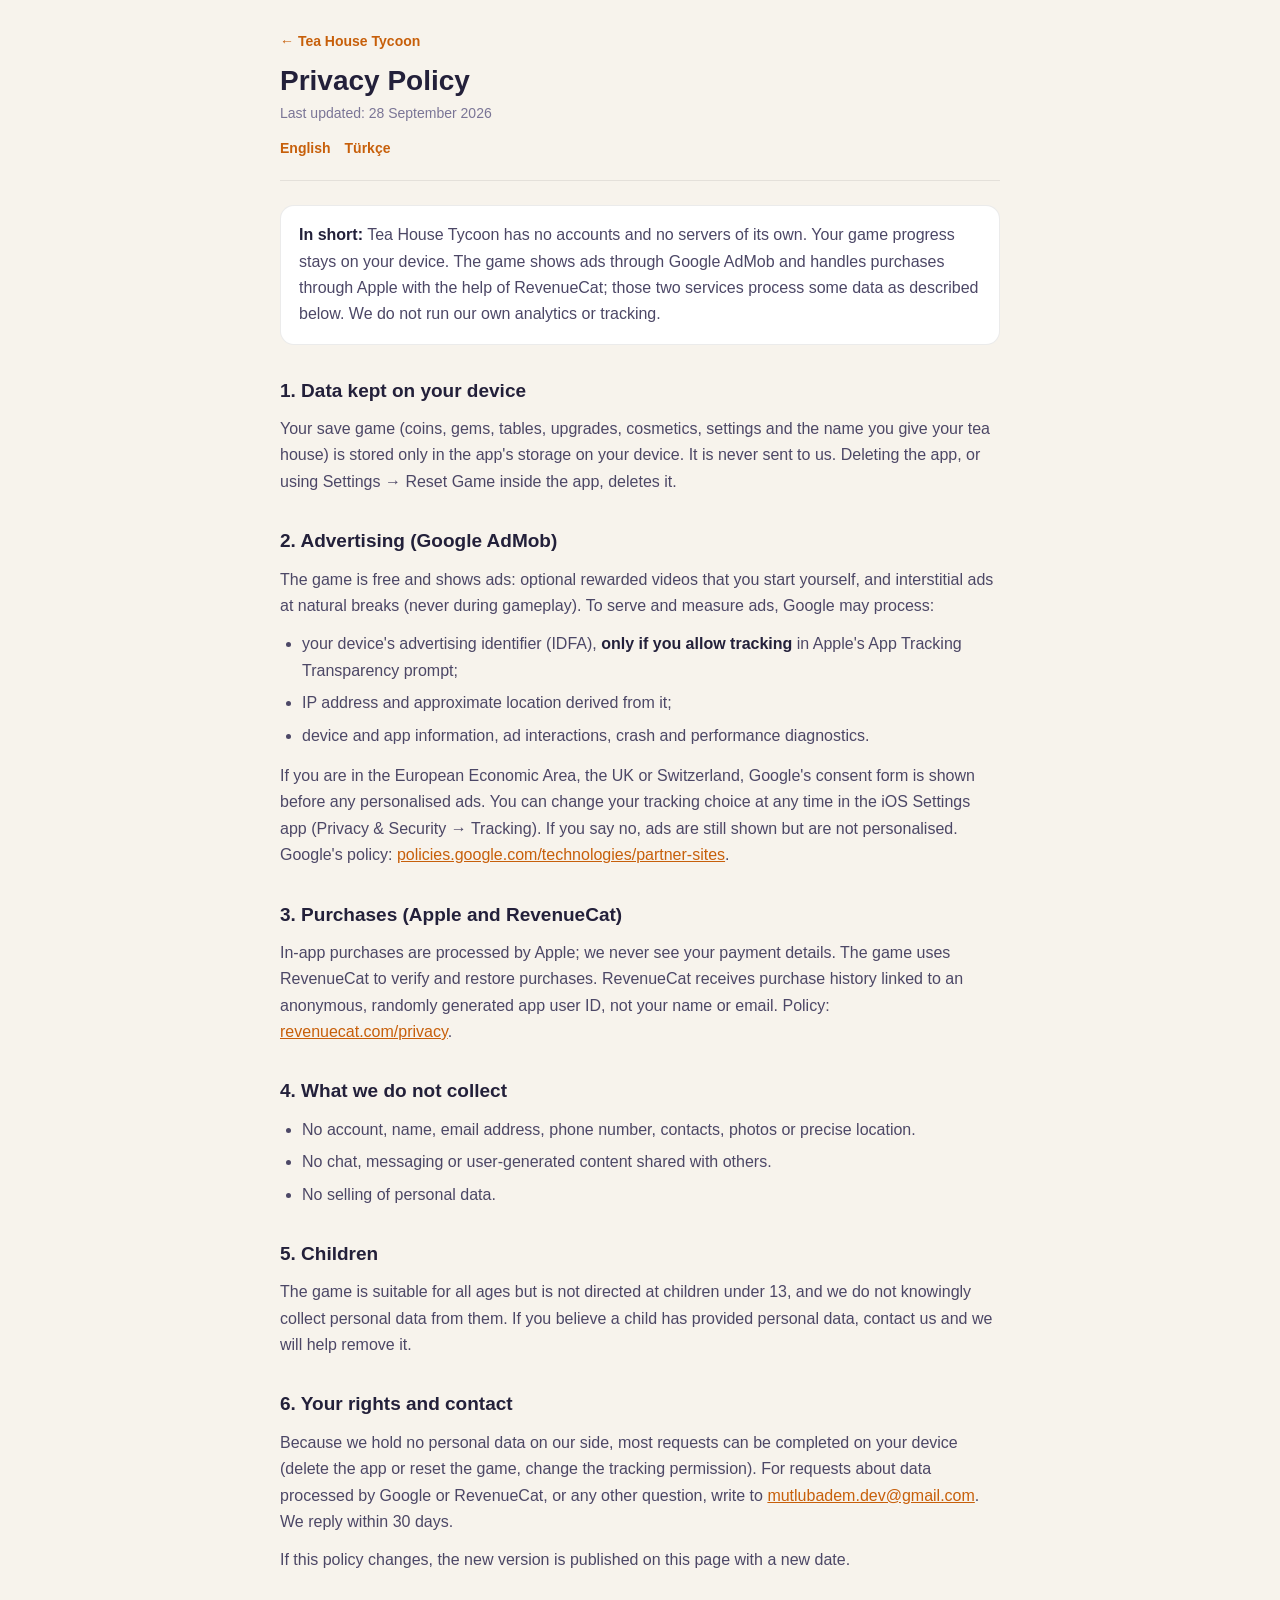
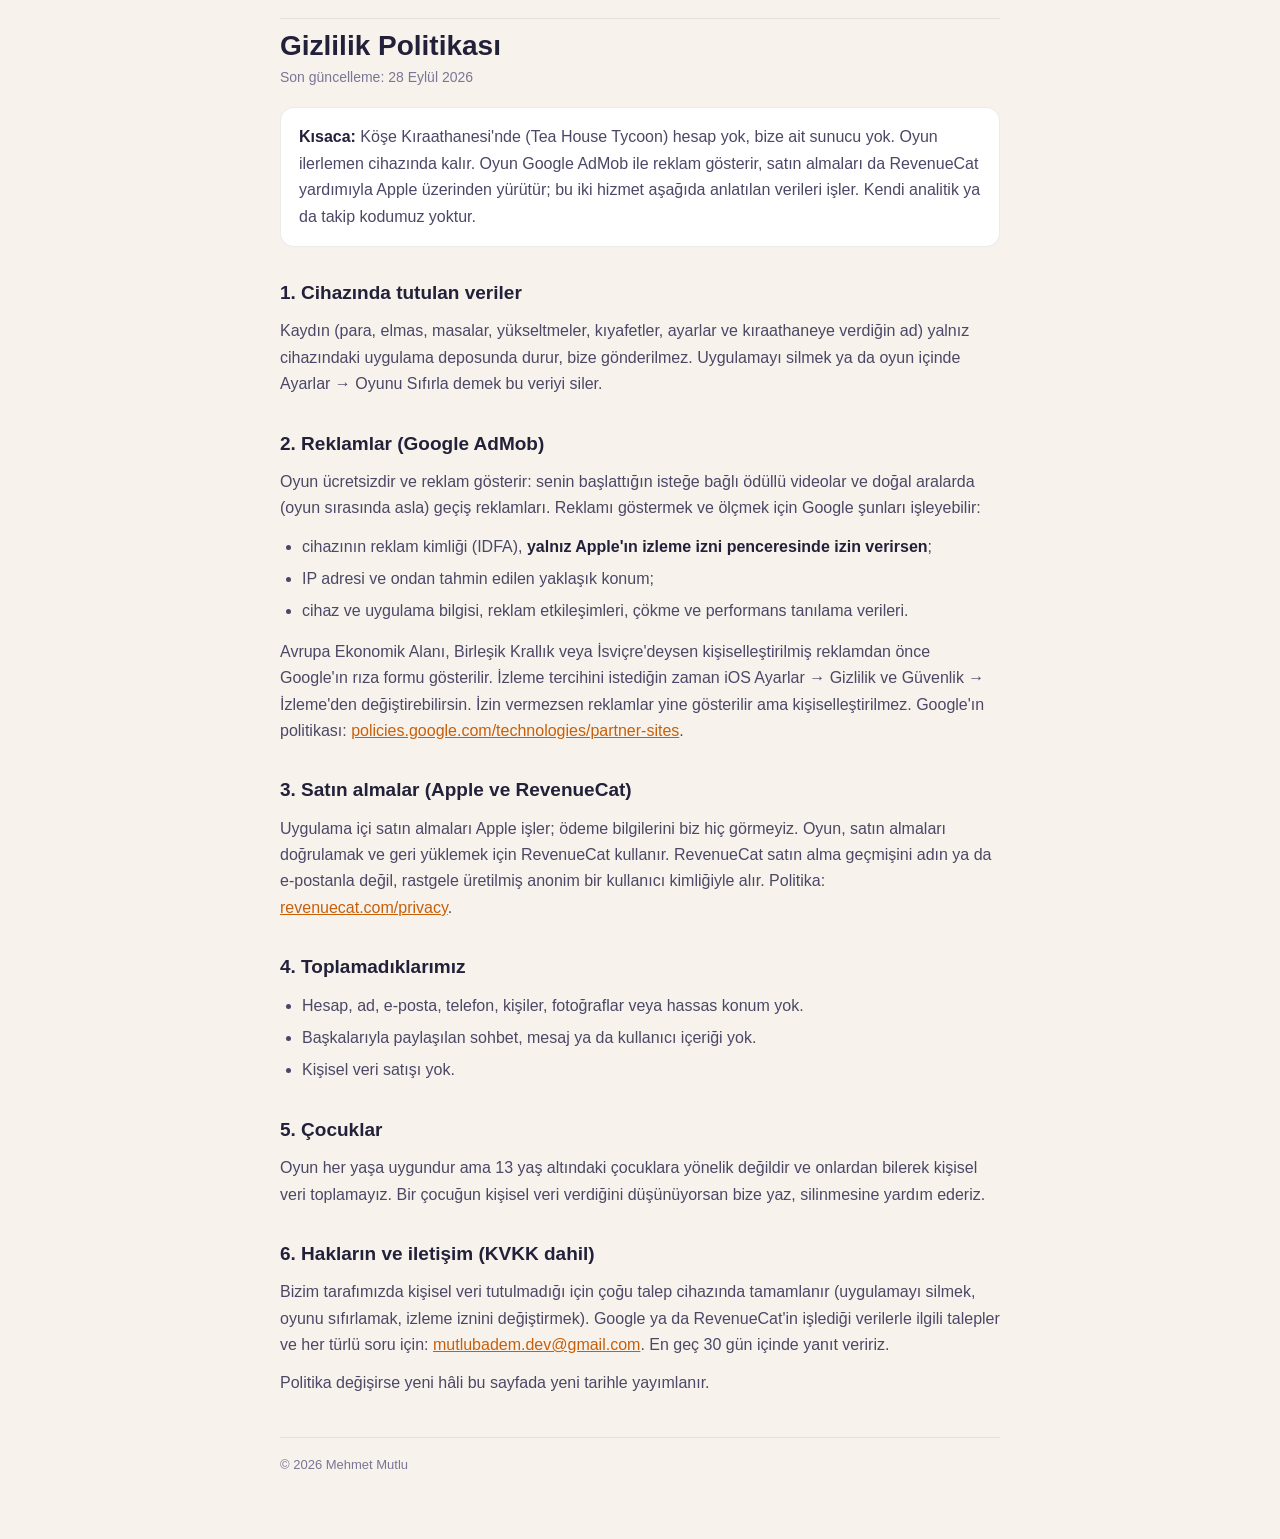
==== privacy.html @ 21ec1563 "Tea House Tycoon: gizlilik politikasi + destek sayfasi (EN/TR)" ====
<!doctype html>
<html lang="en">
<head>
<meta charset="utf-8">
<meta name="viewport" content="width=device-width, initial-scale=1">
<title>Privacy Policy · Tea House Tycoon</title>
<link rel="stylesheet" href="style.css">
</head>
<body>
<main>
<header>
  <a href="index.html">&larr; Tea House Tycoon</a>
  <h1>Privacy Policy</h1>
  <p class="date">Last updated: 28 September 2026</p>
  <div class="lang"><a href="#en">English</a><a href="#tr">Türkçe</a></div>
</header>

<section id="en">
<div class="box"><p><strong>In short:</strong> Tea House Tycoon has no accounts and no servers of its own.
Your game progress stays on your device. The game shows ads through Google AdMob and handles purchases
through Apple with the help of RevenueCat; those two services process some data as described below.
We do not run our own analytics or tracking.</p></div>

<h2>1. Data kept on your device</h2>
<p>Your save game (coins, gems, tables, upgrades, cosmetics, settings and the name you give your tea house)
is stored only in the app's storage on your device. It is never sent to us. Deleting the app, or using
Settings → Reset Game inside the app, deletes it.</p>

<h2>2. Advertising (Google AdMob)</h2>
<p>The game is free and shows ads: optional rewarded videos that you start yourself, and interstitial ads
at natural breaks (never during gameplay). To serve and measure ads, Google may process:</p>
<ul>
  <li>your device's advertising identifier (IDFA), <strong>only if you allow tracking</strong> in Apple's
  App Tracking Transparency prompt;</li>
  <li>IP address and approximate location derived from it;</li>
  <li>device and app information, ad interactions, crash and performance diagnostics.</li>
</ul>
<p>If you are in the European Economic Area, the UK or Switzerland, Google's consent form is shown before any
personalised ads. You can change your tracking choice at any time in the iOS Settings app (Privacy &amp; Security →
Tracking). If you say no, ads are still shown but are not personalised. Google's policy:
<a href="https://policies.google.com/technologies/partner-sites">policies.google.com/technologies/partner-sites</a>.</p>

<h2>3. Purchases (Apple and RevenueCat)</h2>
<p>In-app purchases are processed by Apple; we never see your payment details. The game uses RevenueCat to
verify and restore purchases. RevenueCat receives purchase history linked to an anonymous, randomly
generated app user ID, not your name or email. Policy:
<a href="https://www.revenuecat.com/privacy">revenuecat.com/privacy</a>.</p>

<h2>4. What we do not collect</h2>
<ul>
  <li>No account, name, email address, phone number, contacts, photos or precise location.</li>
  <li>No chat, messaging or user-generated content shared with others.</li>
  <li>No selling of personal data.</li>
</ul>

<h2>5. Children</h2>
<p>The game is suitable for all ages but is not directed at children under 13, and we do not knowingly
collect personal data from them. If you believe a child has provided personal data, contact us and we will
help remove it.</p>

<h2>6. Your rights and contact</h2>
<p>Because we hold no personal data on our side, most requests can be completed on your device (delete the
app or reset the game, change the tracking permission). For requests about data processed by Google or
RevenueCat, or any other question, write to
<a href="mailto:mutlubadem.dev@gmail.com">mutlubadem.dev@gmail.com</a>. We reply within 30 days.</p>
<p>If this policy changes, the new version is published on this page with a new date.</p>
</section>

<hr>

<section id="tr" lang="tr">
<h1>Gizlilik Politikası</h1>
<p class="date">Son güncelleme: 28 Eylül 2026</p>
<div class="box"><p><strong>Kısaca:</strong> Köşe Kıraathanesi'nde (Tea House Tycoon) hesap yok, bize ait
sunucu yok. Oyun ilerlemen cihazında kalır. Oyun Google AdMob ile reklam gösterir, satın almaları da
RevenueCat yardımıyla Apple üzerinden yürütür; bu iki hizmet aşağıda anlatılan verileri işler.
Kendi analitik ya da takip kodumuz yoktur.</p></div>

<h2>1. Cihazında tutulan veriler</h2>
<p>Kaydın (para, elmas, masalar, yükseltmeler, kıyafetler, ayarlar ve kıraathaneye verdiğin ad) yalnız
cihazındaki uygulama deposunda durur, bize gönderilmez. Uygulamayı silmek ya da oyun içinde
Ayarlar → Oyunu Sıfırla demek bu veriyi siler.</p>

<h2>2. Reklamlar (Google AdMob)</h2>
<p>Oyun ücretsizdir ve reklam gösterir: senin başlattığın isteğe bağlı ödüllü videolar ve doğal aralarda
(oyun sırasında asla) geçiş reklamları. Reklamı göstermek ve ölçmek için Google şunları işleyebilir:</p>
<ul>
  <li>cihazının reklam kimliği (IDFA), <strong>yalnız Apple'ın izleme izni penceresinde izin verirsen</strong>;</li>
  <li>IP adresi ve ondan tahmin edilen yaklaşık konum;</li>
  <li>cihaz ve uygulama bilgisi, reklam etkileşimleri, çökme ve performans tanılama verileri.</li>
</ul>
<p>Avrupa Ekonomik Alanı, Birleşik Krallık veya İsviçre'deysen kişiselleştirilmiş reklamdan önce Google'ın rıza
formu gösterilir. İzleme tercihini istediğin zaman iOS Ayarlar → Gizlilik ve Güvenlik → İzleme'den
değiştirebilirsin. İzin vermezsen reklamlar yine gösterilir ama kişiselleştirilmez. Google'ın politikası:
<a href="https://policies.google.com/technologies/partner-sites">policies.google.com/technologies/partner-sites</a>.</p>

<h2>3. Satın almalar (Apple ve RevenueCat)</h2>
<p>Uygulama içi satın almaları Apple işler; ödeme bilgilerini biz hiç görmeyiz. Oyun, satın almaları doğrulamak
ve geri yüklemek için RevenueCat kullanır. RevenueCat satın alma geçmişini adın ya da e-postanla değil,
rastgele üretilmiş anonim bir kullanıcı kimliğiyle alır. Politika:
<a href="https://www.revenuecat.com/privacy">revenuecat.com/privacy</a>.</p>

<h2>4. Toplamadıklarımız</h2>
<ul>
  <li>Hesap, ad, e-posta, telefon, kişiler, fotoğraflar veya hassas konum yok.</li>
  <li>Başkalarıyla paylaşılan sohbet, mesaj ya da kullanıcı içeriği yok.</li>
  <li>Kişisel veri satışı yok.</li>
</ul>

<h2>5. Çocuklar</h2>
<p>Oyun her yaşa uygundur ama 13 yaş altındaki çocuklara yönelik değildir ve onlardan bilerek kişisel veri
toplamayız. Bir çocuğun kişisel veri verdiğini düşünüyorsan bize yaz, silinmesine yardım ederiz.</p>

<h2>6. Hakların ve iletişim (KVKK dahil)</h2>
<p>Bizim tarafımızda kişisel veri tutulmadığı için çoğu talep cihazında tamamlanır (uygulamayı silmek, oyunu
sıfırlamak, izleme iznini değiştirmek). Google ya da RevenueCat'in işlediği verilerle ilgili talepler ve her
türlü soru için: <a href="mailto:mutlubadem.dev@gmail.com">mutlubadem.dev@gmail.com</a>. En geç 30 gün içinde yanıt veririz.</p>
<p>Politika değişirse yeni hâli bu sayfada yeni tarihle yayımlanır.</p>
</section>

<footer>© 2026 Mehmet Mutlu</footer>
</main>
</body>
</html>
---- style.css ----
:root{--bg:#1d1838;--card:#2a2350;--line:rgba(255,255,255,.1);--text:#f5f1ff;--soft:#c9c1e6;--dim:#948bb8;--accent:#ff9a3c;color-scheme:dark}
@media (prefers-color-scheme:light){:root{--bg:#f7f3ec;--card:#fff;--line:rgba(0,0,0,.08);--text:#23203a;--soft:#4c4766;--dim:#7a7596;--accent:#c75f0a;color-scheme:light}}
*{box-sizing:border-box;margin:0;padding:0}
body{background:var(--bg);color:var(--text);font:16px/1.65 -apple-system,BlinkMacSystemFont,"Segoe UI",Roboto,sans-serif;padding:0 16px 64px}
main{max-width:720px;margin:0 auto}
header{padding:28px 0 20px;border-bottom:1px solid var(--line);margin-bottom:24px}
header a{color:var(--accent);font-weight:700;text-decoration:none;font-size:14px}
h1{font-size:28px;line-height:1.2;margin:10px 0 4px}
h2{font-size:19px;margin:30px 0 10px}
h3{font-size:16px;margin:18px 0 6px}
p,li{color:var(--soft)}p{margin-bottom:12px}ul{margin:0 0 14px 22px}li{margin-bottom:6px}
strong{color:var(--text)}a{color:var(--accent)}
.date{color:var(--dim);font-size:14px}
.box{background:var(--card);border:1px solid var(--line);border-radius:14px;padding:16px 18px;margin:18px 0}
.box p:last-child{margin-bottom:0}
.lang{display:flex;gap:14px;font-size:14px;margin-top:8px}
hr{border:0;border-top:1px solid var(--line);margin:44px 0 8px}
.wrap{overflow-x:auto}table{width:100%;border-collapse:collapse;font-size:14px;margin:10px 0 16px}
th,td{text-align:left;padding:8px 10px;border-bottom:1px solid var(--line);vertical-align:top}th{color:var(--text)}td{color:var(--soft)}
footer{margin-top:40px;padding-top:16px;border-top:1px solid var(--line);color:var(--dim);font-size:13px}
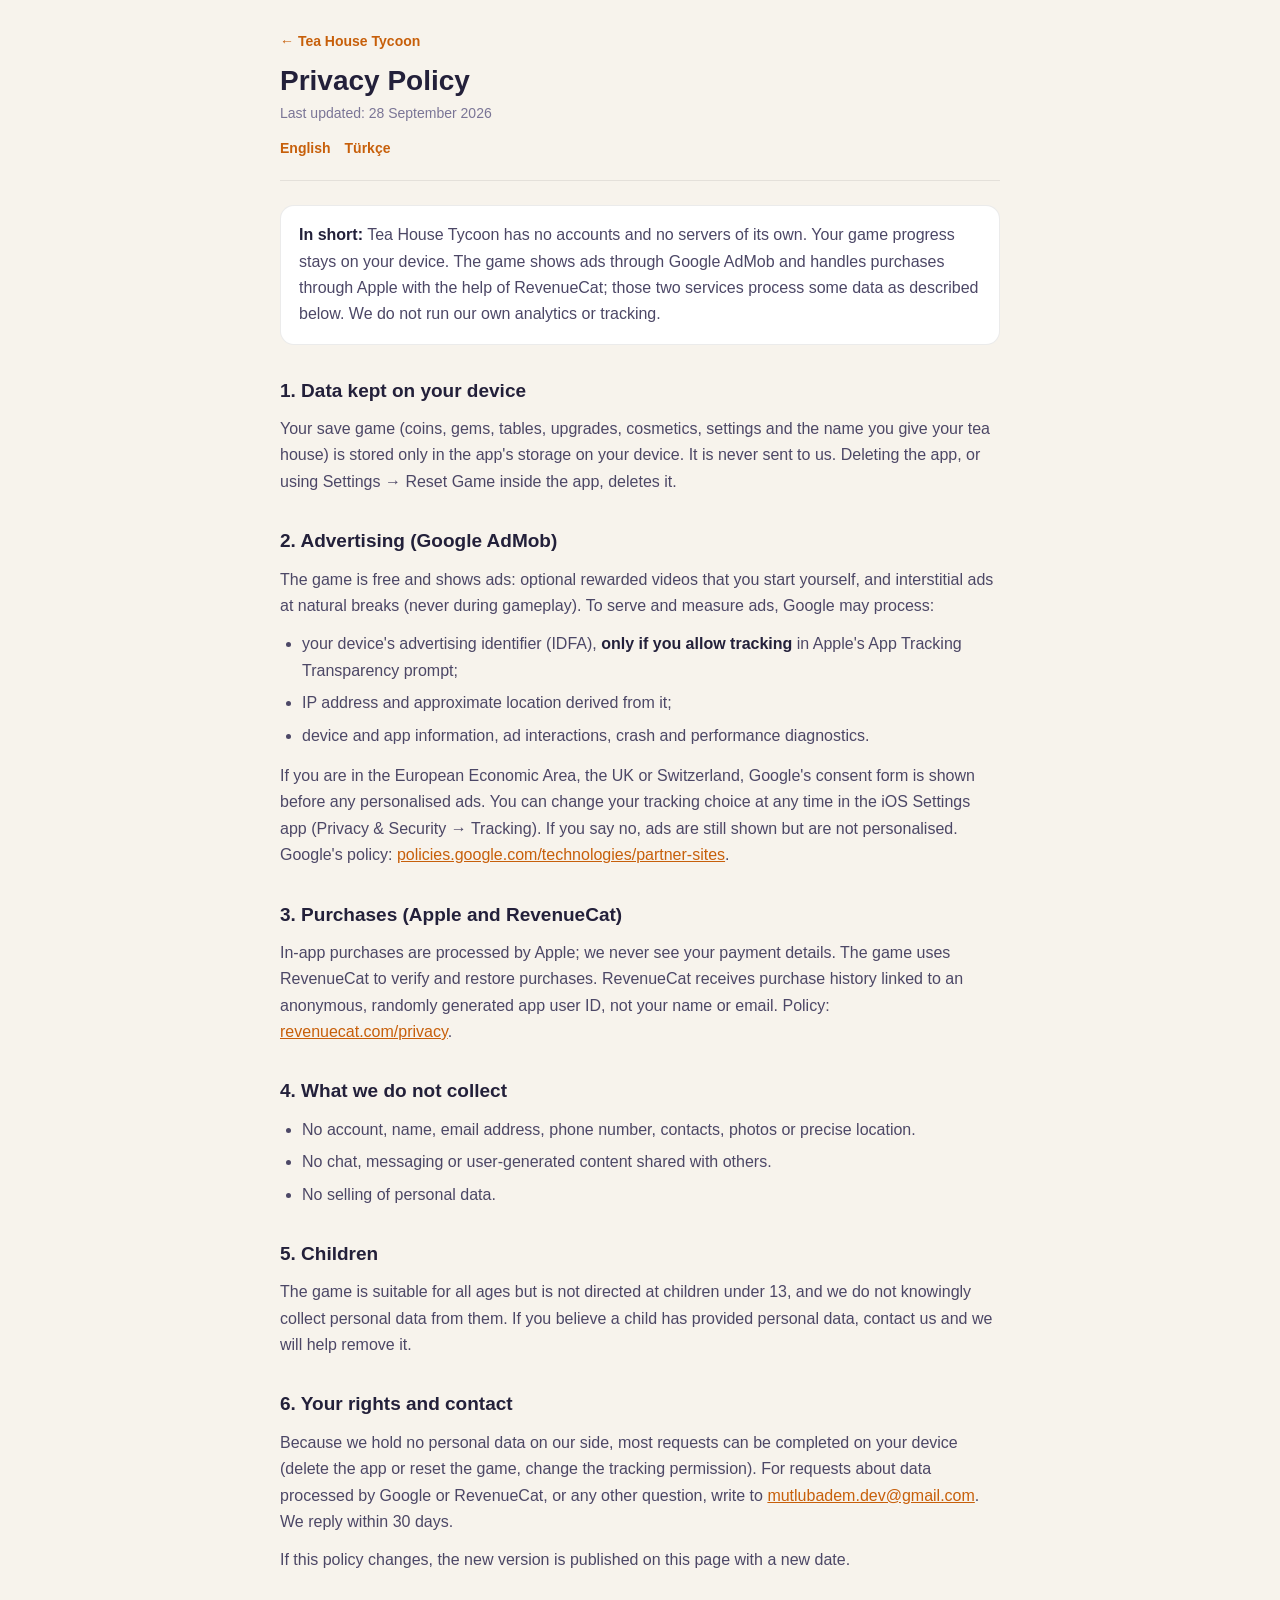
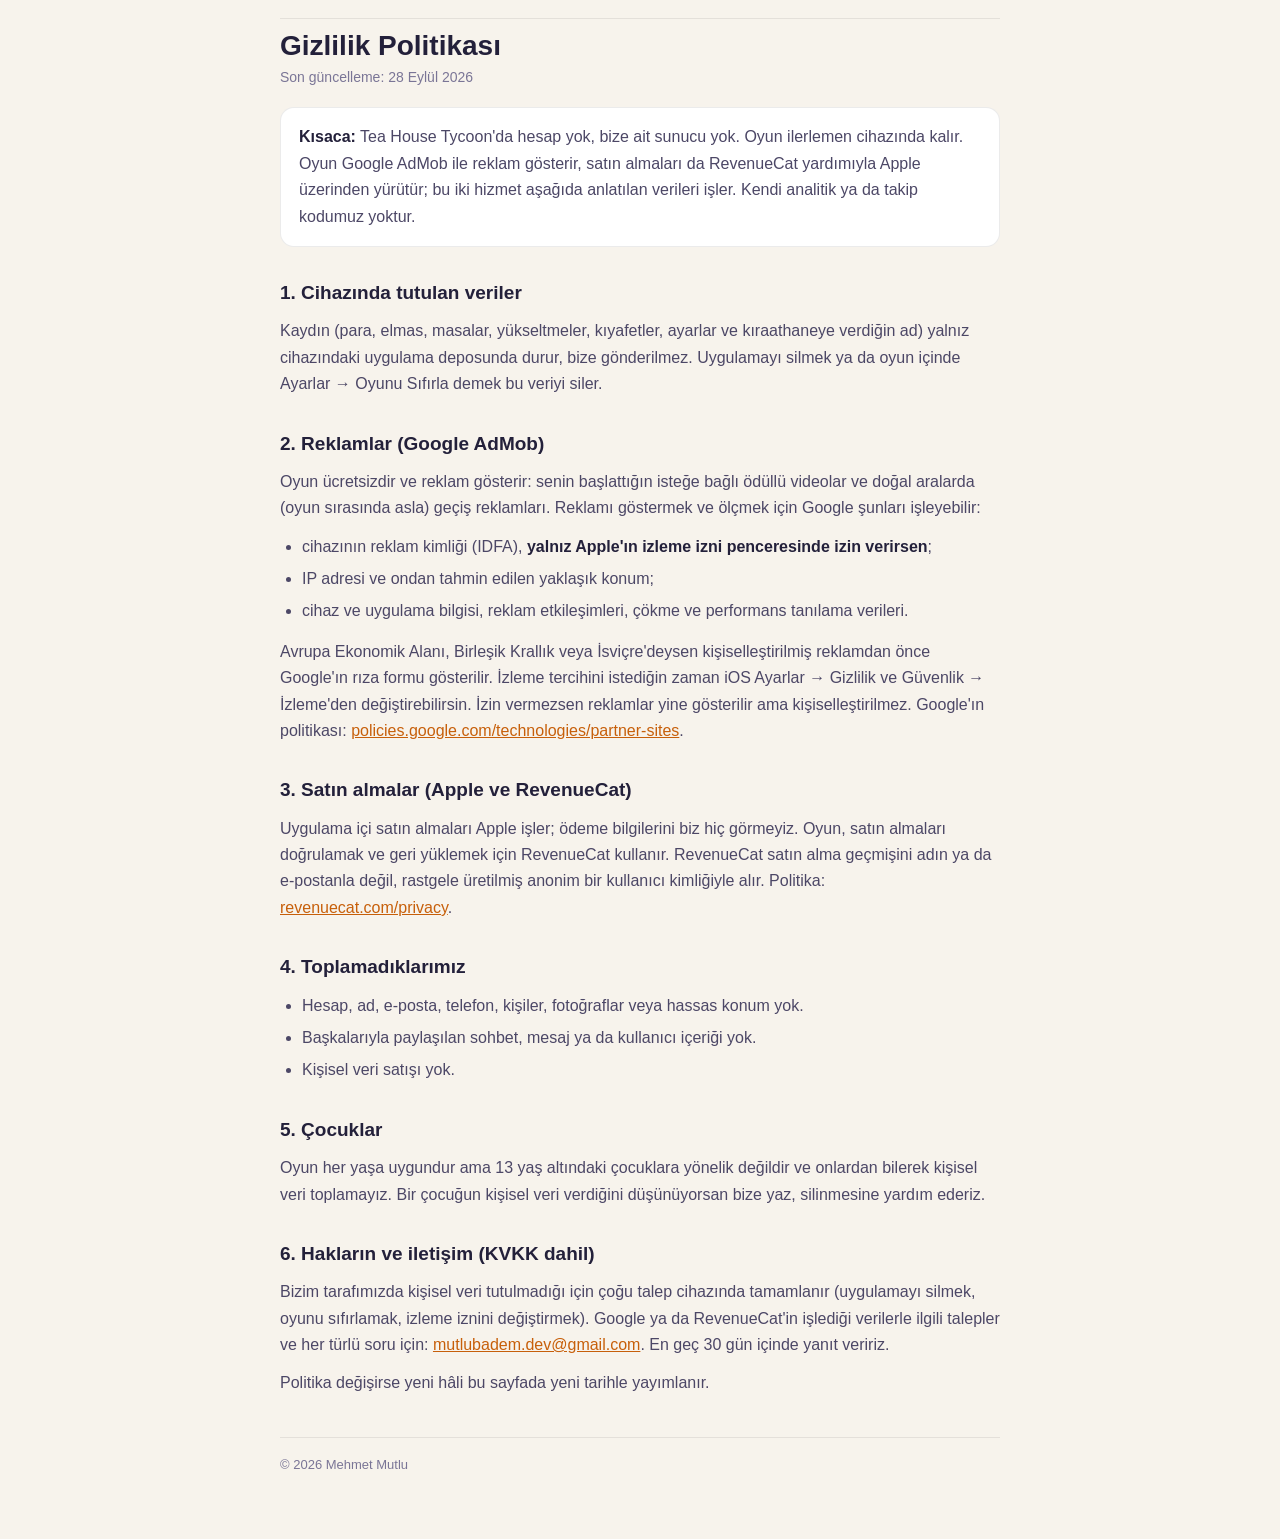
==== commit ef4fbdf6: "Ad her yerde Tea House Tycoon" ====
--- a/privacy.html
+++ b/privacy.html
@@ -71,7 +71,7 @@
 <section id="tr" lang="tr">
 <h1>Gizlilik Politikası</h1>
 <p class="date">Son güncelleme: 28 Eylül 2026</p>
-<div class="box"><p><strong>Kısaca:</strong> Köşe Kıraathanesi'nde (Tea House Tycoon) hesap yok, bize ait
+<div class="box"><p><strong>Kısaca:</strong> Tea House Tycoon'da hesap yok, bize ait
 sunucu yok. Oyun ilerlemen cihazında kalır. Oyun Google AdMob ile reklam gösterir, satın almaları da
 RevenueCat yardımıyla Apple üzerinden yürütür; bu iki hizmet aşağıda anlatılan verileri işler.
 Kendi analitik ya da takip kodumuz yoktur.</p></div>
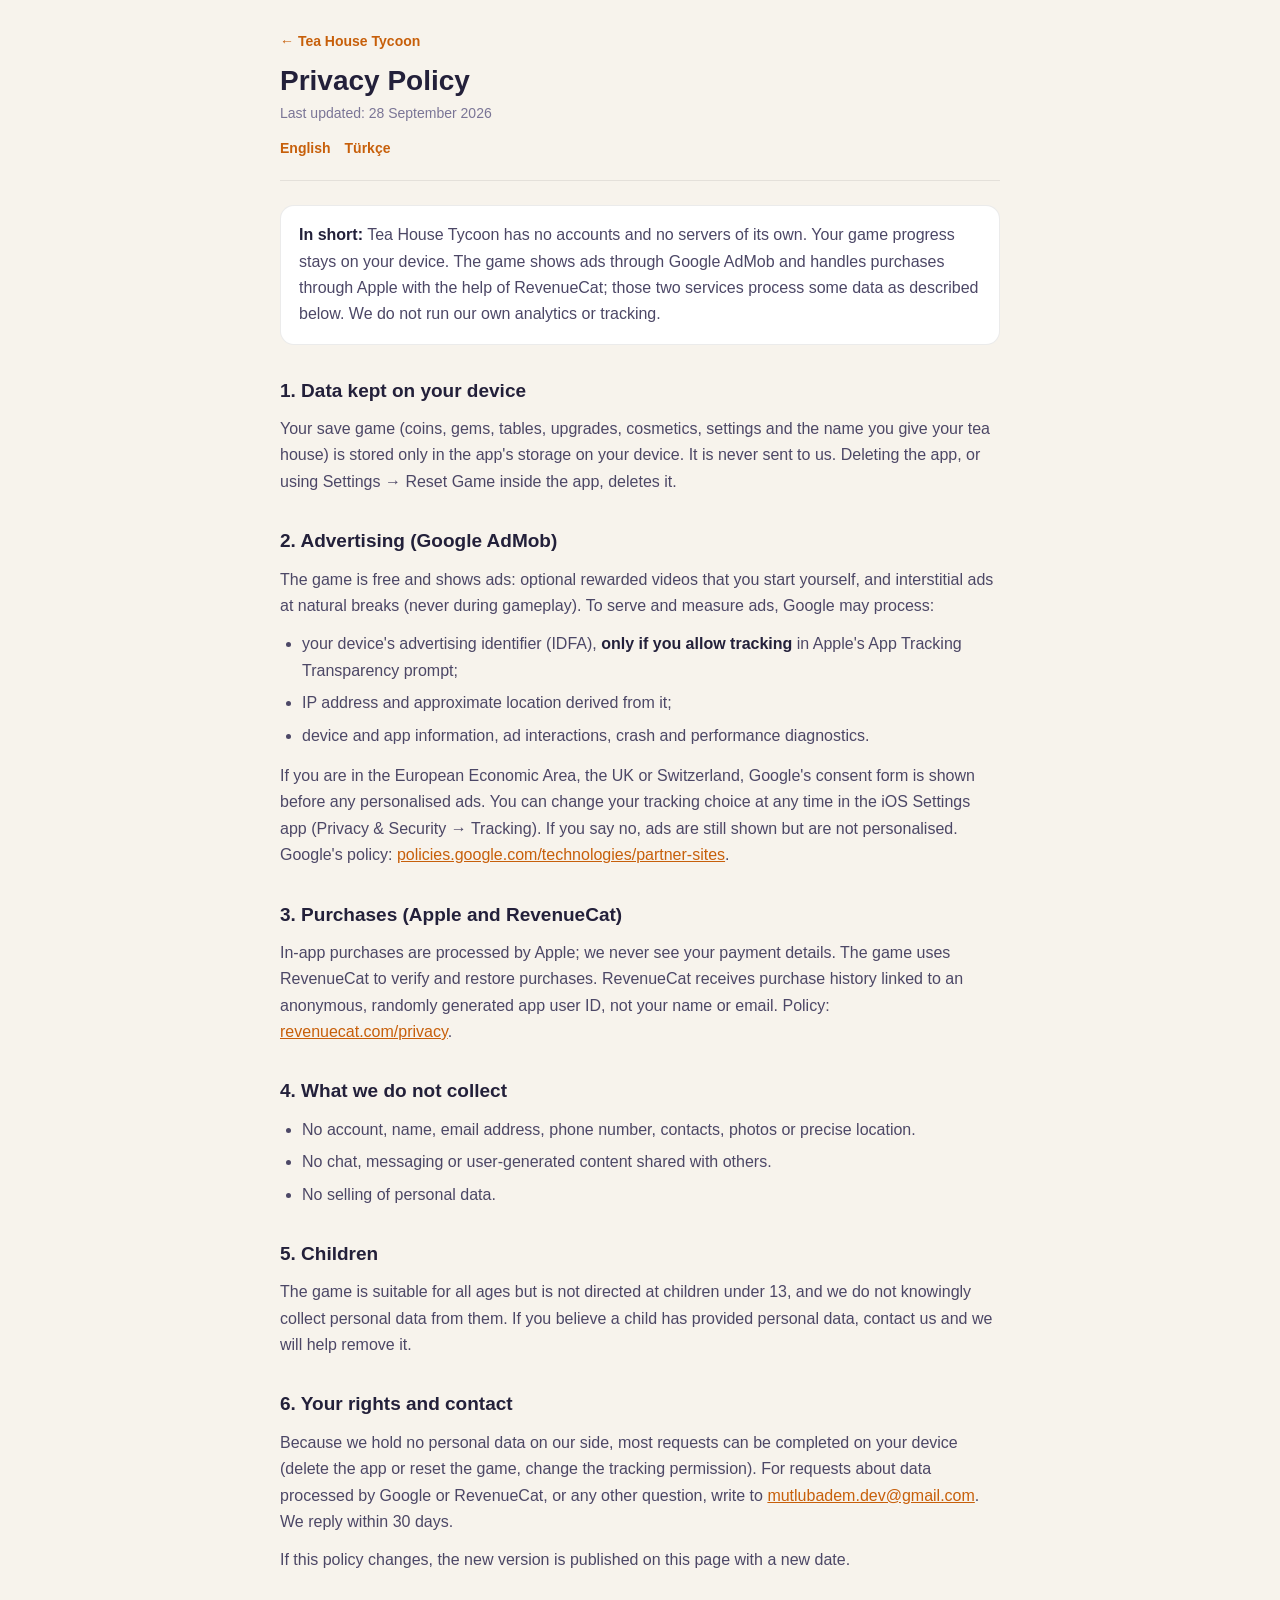
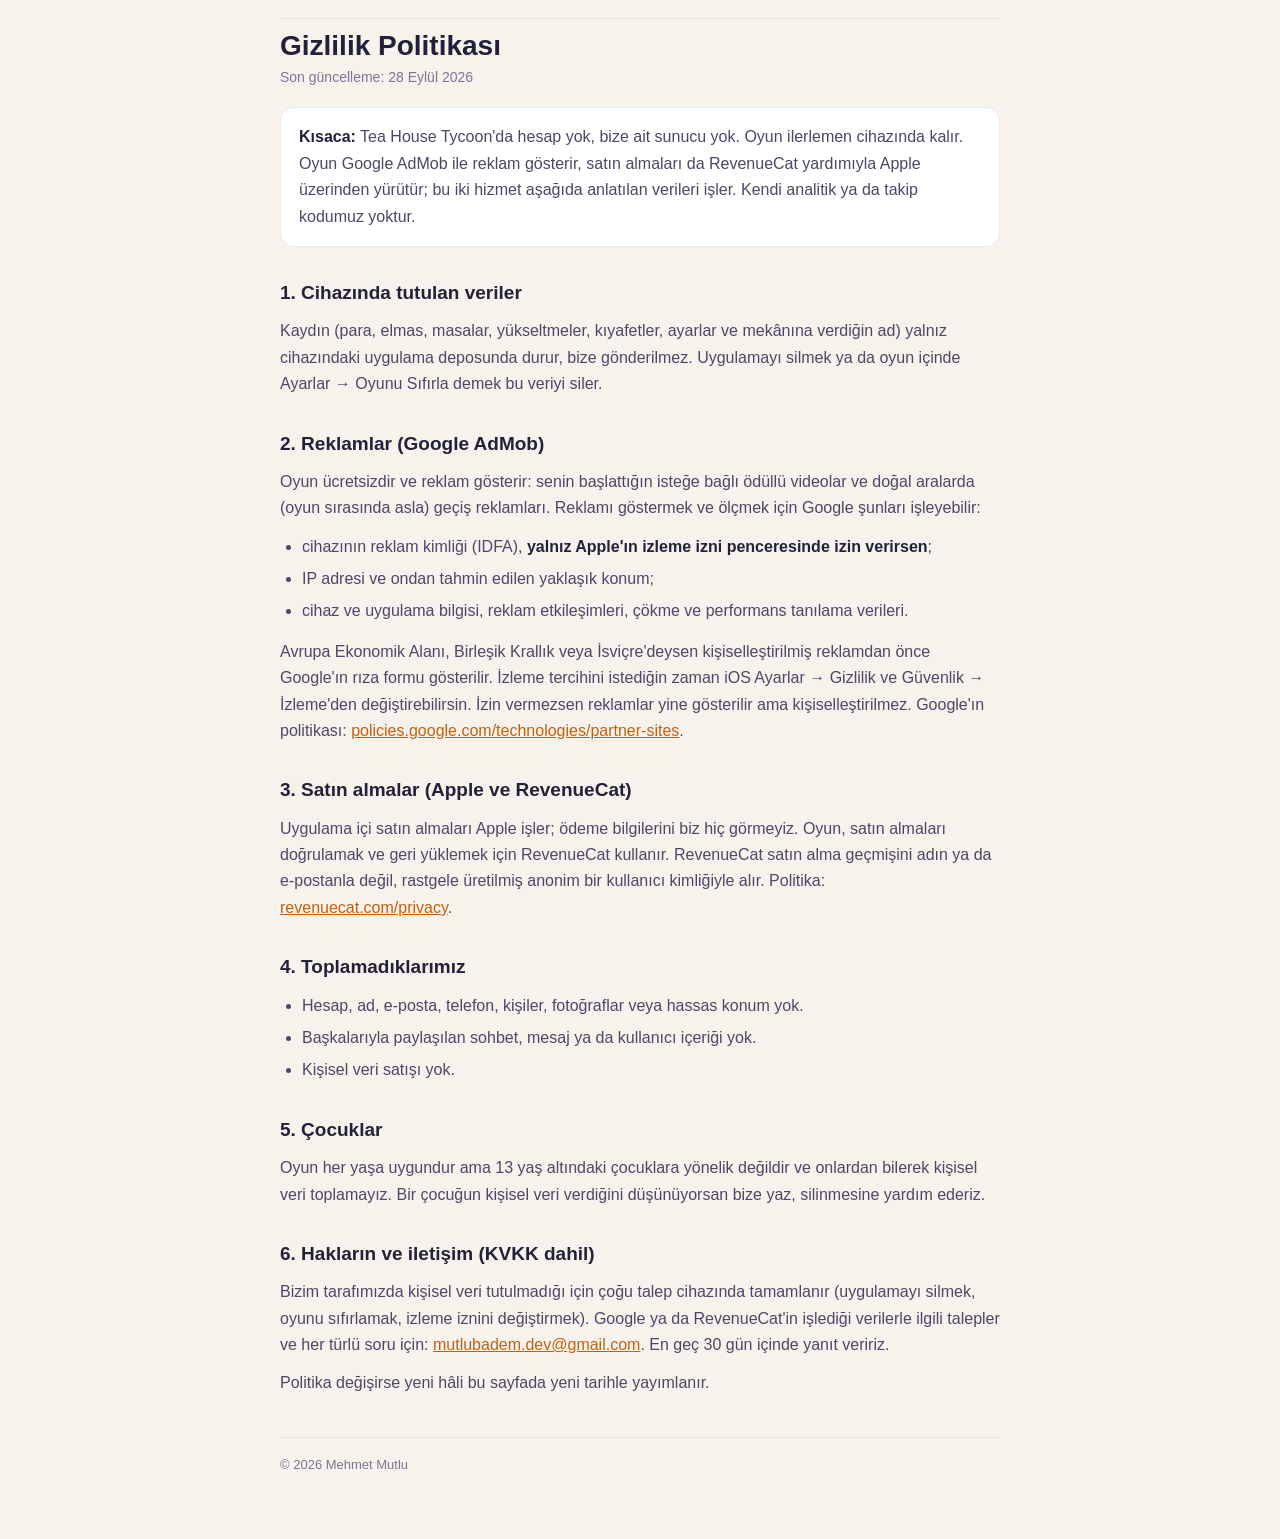
==== commit 7b3abdff: "Kalan iki kiraathane ifadesi" ====
--- a/privacy.html
+++ b/privacy.html
@@ -77,7 +77,7 @@
 Kendi analitik ya da takip kodumuz yoktur.</p></div>
 
 <h2>1. Cihazında tutulan veriler</h2>
-<p>Kaydın (para, elmas, masalar, yükseltmeler, kıyafetler, ayarlar ve kıraathaneye verdiğin ad) yalnız
+<p>Kaydın (para, elmas, masalar, yükseltmeler, kıyafetler, ayarlar ve mekânına verdiğin ad) yalnız
 cihazındaki uygulama deposunda durur, bize gönderilmez. Uygulamayı silmek ya da oyun içinde
 Ayarlar → Oyunu Sıfırla demek bu veriyi siler.</p>
 
